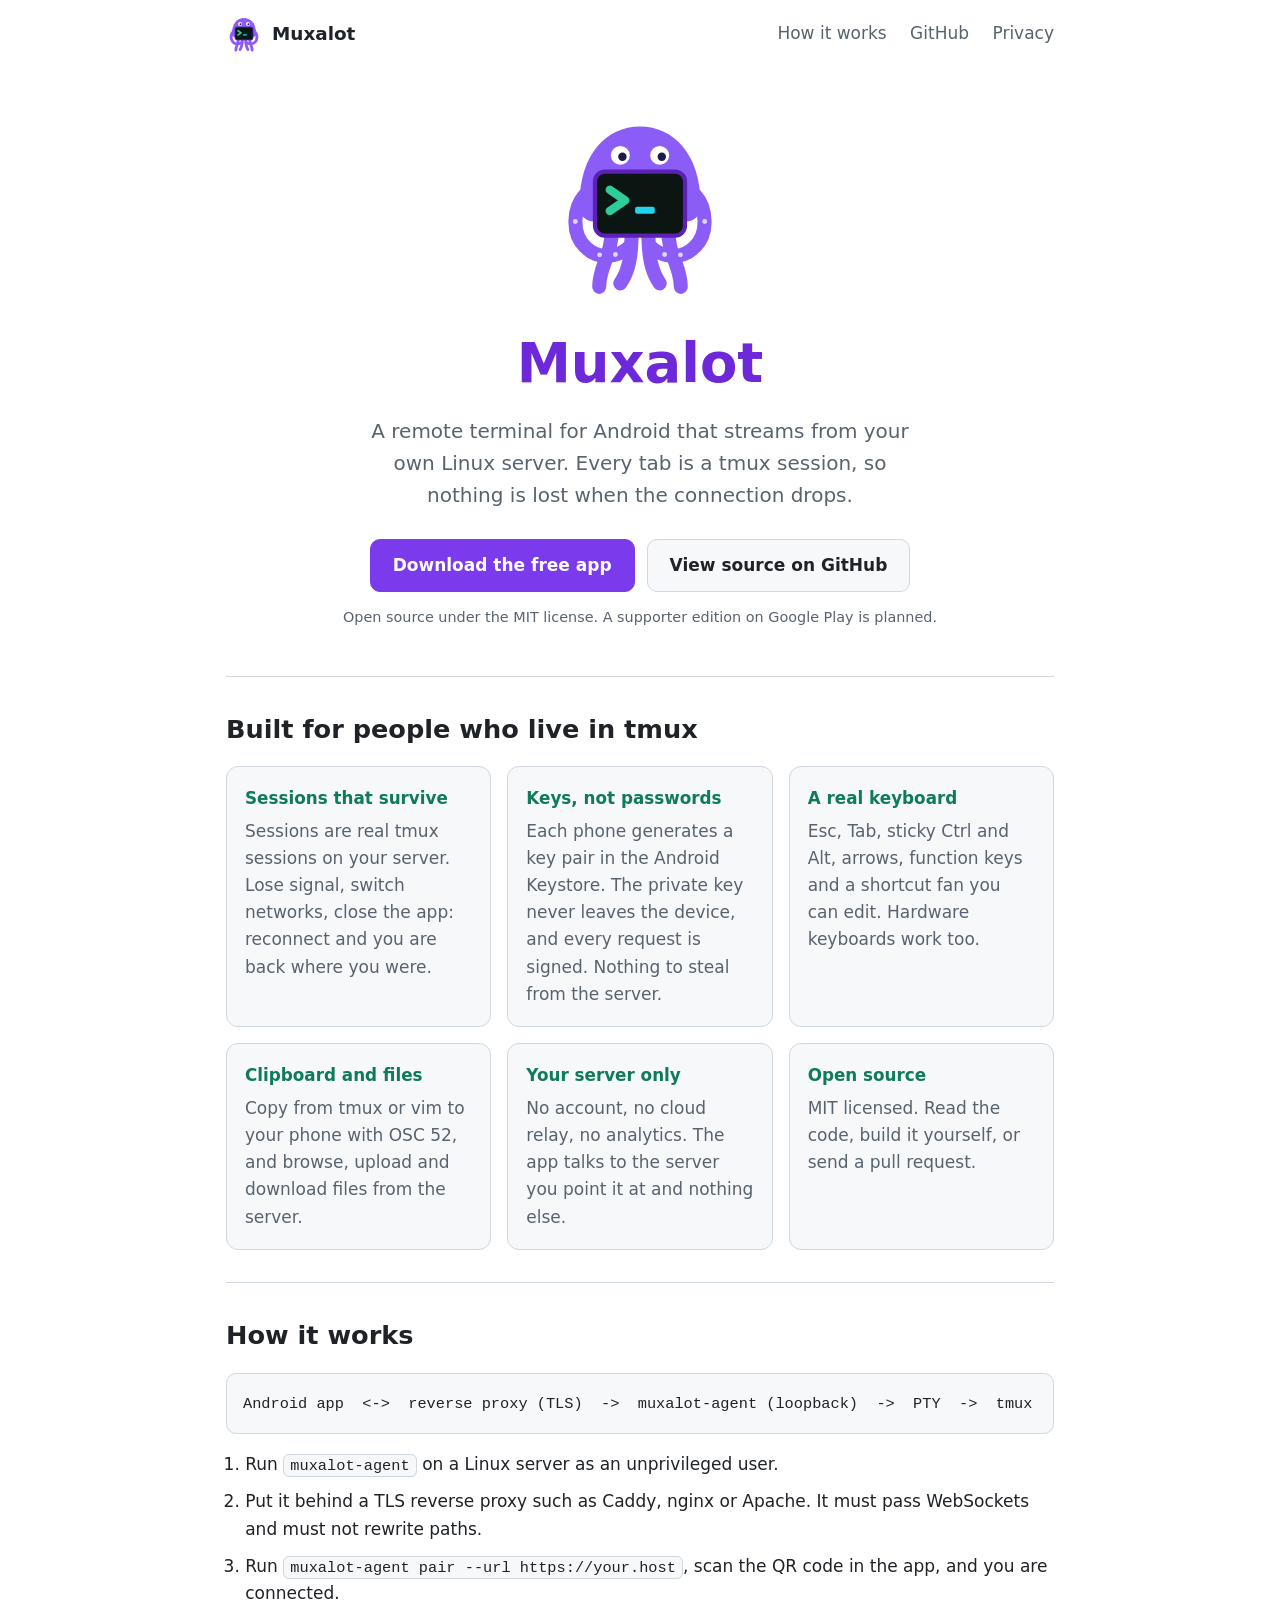
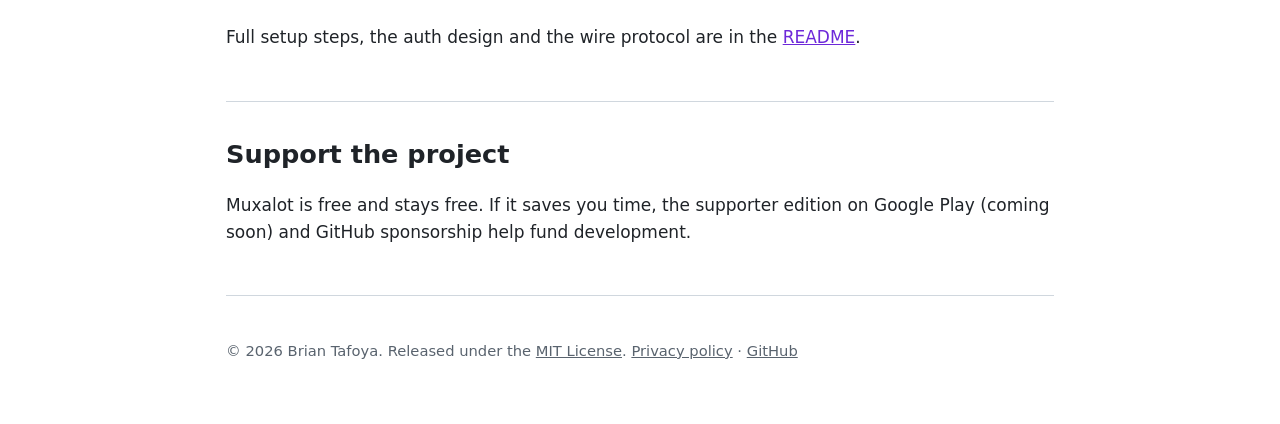
==== site/index.html @ 16128306 "Add landing page and privacy policy - Static site in site/: index, privacy policy, stylesheet, logo " ====
<!doctype html>
<html lang="en">
<head>
  <meta charset="utf-8">
  <meta name="viewport" content="width=device-width, initial-scale=1">
  <title>Muxalot: tmux sessions in your pocket</title>
  <meta name="description" content="Muxalot is an open source Android terminal for your own Linux server. Sessions are tmux sessions, so they survive disconnects. MIT licensed.">
  <link rel="icon" href="favicon.svg" type="image/svg+xml">
  <link rel="stylesheet" href="style.css">
</head>
<body>
  <div class="wrap">
    <header class="site">
      <a class="brand" href="/"><img src="favicon.svg" alt="">Muxalot</a>
      <nav>
        <a href="#how">How it works</a>
        <a href="https://github.com/muxalot/muxalot">GitHub</a>
        <a href="privacy.html">Privacy</a>
      </nav>
    </header>

    <main>
      <div class="hero">
        <img src="logo.svg" alt="Muxalot octopus mascot holding a terminal window">
        <h1>Muxalot</h1>
        <p class="lead">A remote terminal for Android that streams from your own Linux server. Every tab is a tmux session, so nothing is lost when the connection drops.</p>
        <div class="actions">
          <a class="button primary" href="https://github.com/muxalot/muxalot/releases">Download the free app</a>
          <a class="button" href="https://github.com/muxalot/muxalot">View source on GitHub</a>
        </div>
        <p class="note">Open source under the MIT license. A supporter edition on Google Play is planned.</p>
      </div>

      <section id="features">
        <h2>Built for people who live in tmux</h2>
        <div class="grid">
          <div class="card"><h3>Sessions that survive</h3><p>Sessions are real tmux sessions on your server. Lose signal, switch networks, close the app: reconnect and you are back where you were.</p></div>
          <div class="card"><h3>Keys, not passwords</h3><p>Each phone generates a key pair in the Android Keystore. The private key never leaves the device, and every request is signed. Nothing to steal from the server.</p></div>
          <div class="card"><h3>A real keyboard</h3><p>Esc, Tab, sticky Ctrl and Alt, arrows, function keys and a shortcut fan you can edit. Hardware keyboards work too.</p></div>
          <div class="card"><h3>Clipboard and files</h3><p>Copy from tmux or vim to your phone with OSC 52, and browse, upload and download files from the server.</p></div>
          <div class="card"><h3>Your server only</h3><p>No account, no cloud relay, no analytics. The app talks to the server you point it at and nothing else.</p></div>
          <div class="card"><h3>Open source</h3><p>MIT licensed. Read the code, build it yourself, or send a pull request.</p></div>
        </div>
      </section>

      <section id="how">
        <h2>How it works</h2>
        <pre><code>Android app  &lt;-&gt;  reverse proxy (TLS)  -&gt;  muxalot-agent (loopback)  -&gt;  PTY  -&gt;  tmux</code></pre>
        <ol class="steps">
          <li>Run <code>muxalot-agent</code> on a Linux server as an unprivileged user.</li>
          <li>Put it behind a TLS reverse proxy such as Caddy, nginx or Apache. It must pass WebSockets and must not rewrite paths.</li>
          <li>Run <code>muxalot-agent pair --url https://your.host</code>, scan the QR code in the app, and you are connected.</li>
        </ol>
        <p>Full setup steps, the auth design and the wire protocol are in the <a href="https://github.com/muxalot/muxalot#readme">README</a>.</p>
      </section>

      <section id="support">
        <h2>Support the project</h2>
        <p>Muxalot is free and stays free. If it saves you time, the supporter edition on Google Play (coming soon) and GitHub sponsorship help fund development.</p>
      </section>
    </main>

    <footer>
      <p>&copy; 2026 Brian Tafoya. Released under the <a href="https://github.com/muxalot/muxalot/blob/main/LICENSE">MIT License</a>.
        <a href="privacy.html">Privacy policy</a> &middot; <a href="https://github.com/muxalot/muxalot">GitHub</a></p>
    </footer>
  </div>
</body>
</html>
---- site/style.css ----
:root {
  --bg: #0d1117;
  --surface: #161b22;
  --border: #30363d;
  --text: #e6edf3;
  --muted: #9198a1;
  --purple: #a78bfa;
  --purple-strong: #8b5cf6;
  --green: #2ecc9a;
  --link: #a78bfa;
}
@media (prefers-color-scheme: light) {
  :root {
    --bg: #ffffff;
    --surface: #f6f8fa;
    --border: #d0d7de;
    --text: #1f2328;
    --muted: #59636e;
    --purple: #6d28d9;
    --purple-strong: #7c3aed;
    --green: #0f7b5a;
    --link: #6d28d9;
  }
}
* { box-sizing: border-box; }
html { scroll-behavior: smooth; }
body {
  margin: 0;
  background: var(--bg);
  color: var(--text);
  font: 17px/1.6 system-ui, -apple-system, "Segoe UI", Roboto, sans-serif;
}
a { color: var(--link); }
a:focus-visible, .button:focus-visible { outline: 3px solid var(--green); outline-offset: 2px; }
code, pre { font-family: ui-monospace, "JetBrains Mono", Menlo, Consolas, monospace; }
code { background: var(--surface); border: 1px solid var(--border); border-radius: 6px; padding: 0.1em 0.4em; font-size: 0.9em; }
pre { background: var(--surface); border: 1px solid var(--border); border-radius: 10px; padding: 1rem; overflow-x: auto; }
pre code { background: none; border: 0; padding: 0; }
.wrap { max-width: 860px; margin: 0 auto; padding: 0 16px; }
header.site { display: flex; align-items: center; justify-content: space-between; padding: 16px 0; }
header.site a.brand { display: flex; align-items: center; gap: 10px; color: var(--text); text-decoration: none; font-weight: 700; font-size: 1.15rem; }
header.site img { width: 36px; height: 36px; }
nav a { margin-left: 18px; color: var(--muted); text-decoration: none; }
nav a:hover { color: var(--text); }
.hero { text-align: center; padding: 48px 0 32px; }
.hero img { width: 180px; height: auto; }
.hero h1 { font-size: clamp(2.2rem, 7vw, 3.4rem); margin: 16px 0 8px; color: var(--purple); }
.hero p.lead { font-size: 1.25rem; color: var(--muted); max-width: 34rem; margin: 0 auto 28px; }
.actions { display: flex; flex-wrap: wrap; gap: 12px; justify-content: center; }
.button { display: inline-block; padding: 12px 22px; border-radius: 10px; font-weight: 600; text-decoration: none; border: 1px solid var(--border); color: var(--text); background: var(--surface); }
.button.primary { background: var(--purple-strong); border-color: var(--purple-strong); color: #fff; }
.button.disabled { opacity: 0.6; }
.note { color: var(--muted); font-size: 0.9rem; margin-top: 14px; }
section { padding: 32px 0; border-top: 1px solid var(--border); }
h2 { font-size: 1.6rem; margin: 0 0 16px; }
.grid { display: grid; gap: 16px; grid-template-columns: repeat(auto-fit, minmax(240px, 1fr)); }
.card { background: var(--surface); border: 1px solid var(--border); border-radius: 12px; padding: 18px; }
.card h3 { margin: 0 0 6px; font-size: 1.05rem; color: var(--green); }
.card p { margin: 0; color: var(--muted); }
ol.steps { padding-left: 1.2rem; }
ol.steps li { margin-bottom: 10px; }
footer { border-top: 1px solid var(--border); padding: 28px 0 48px; color: var(--muted); font-size: 0.92rem; }
footer a { color: var(--muted); }
main.doc { padding-bottom: 32px; }
main.doc h1 { color: var(--purple); }
main.doc h2 { margin-top: 32px; font-size: 1.3rem; }
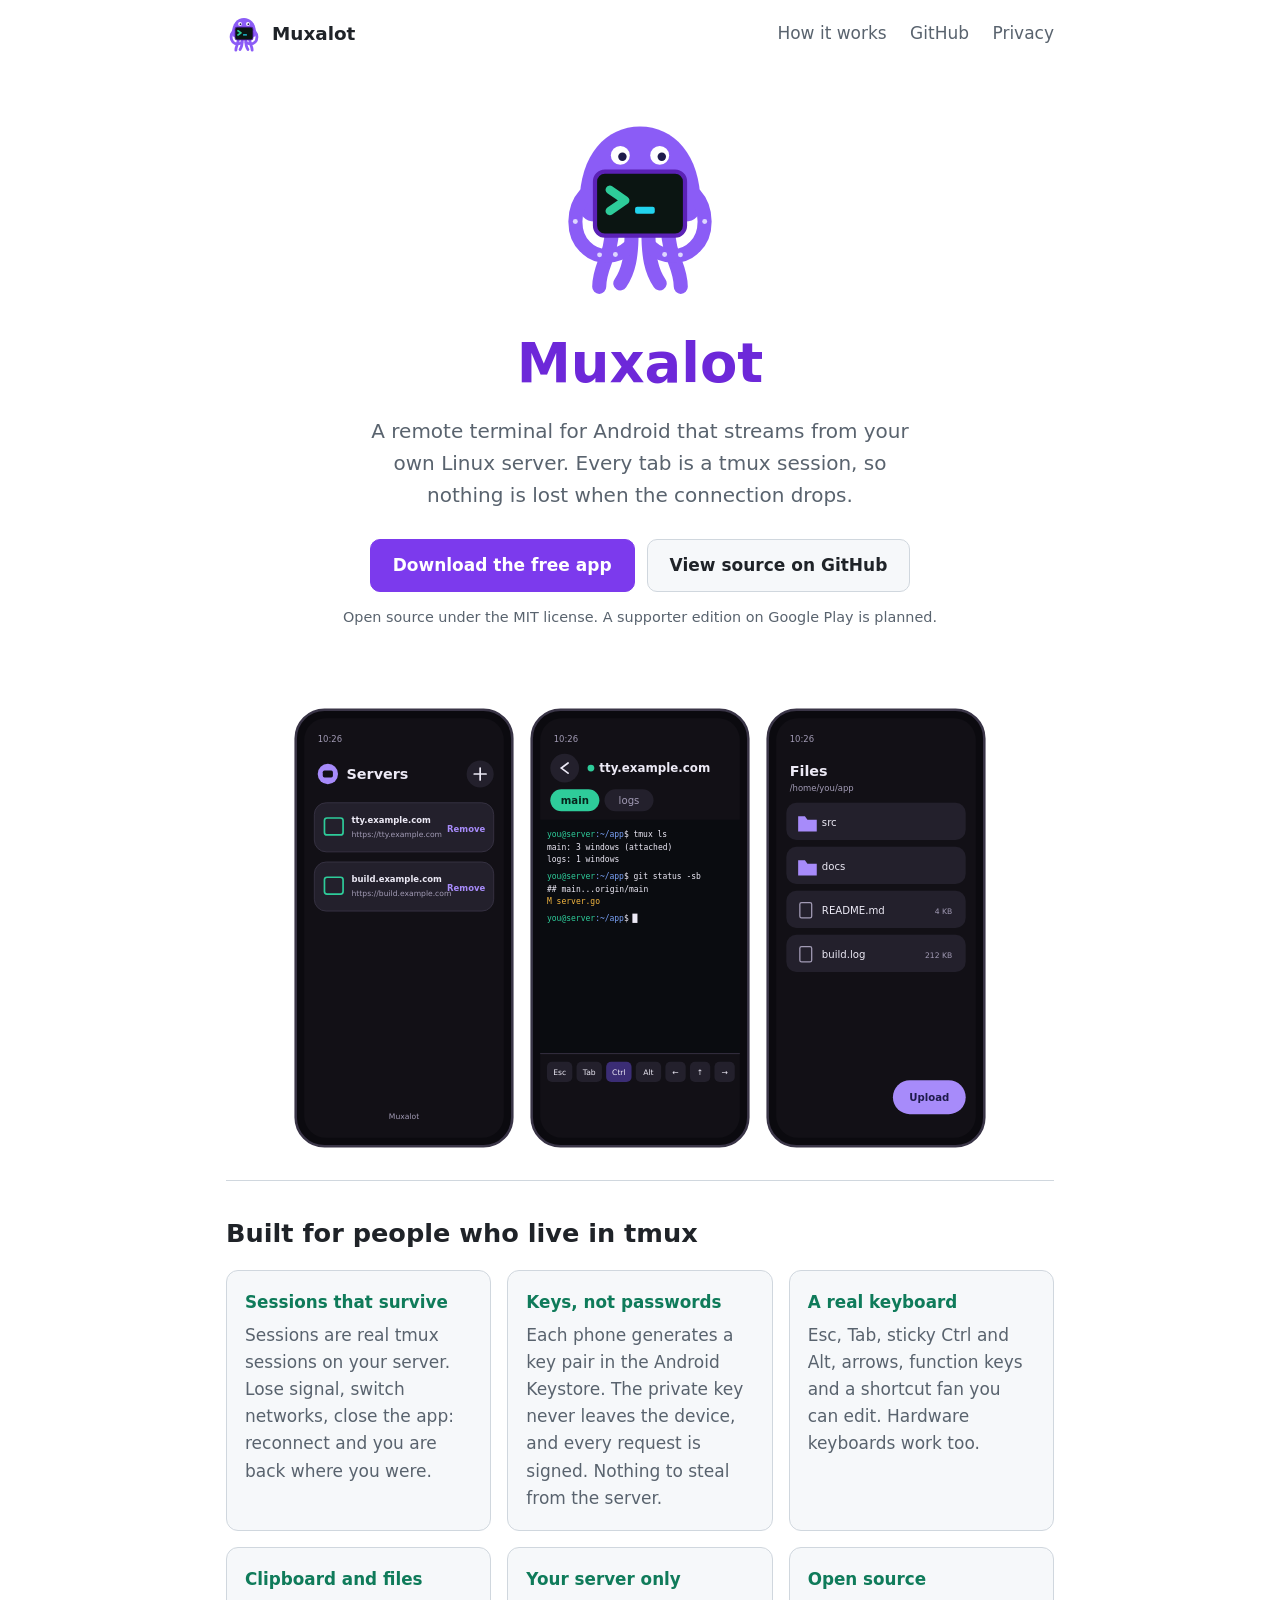
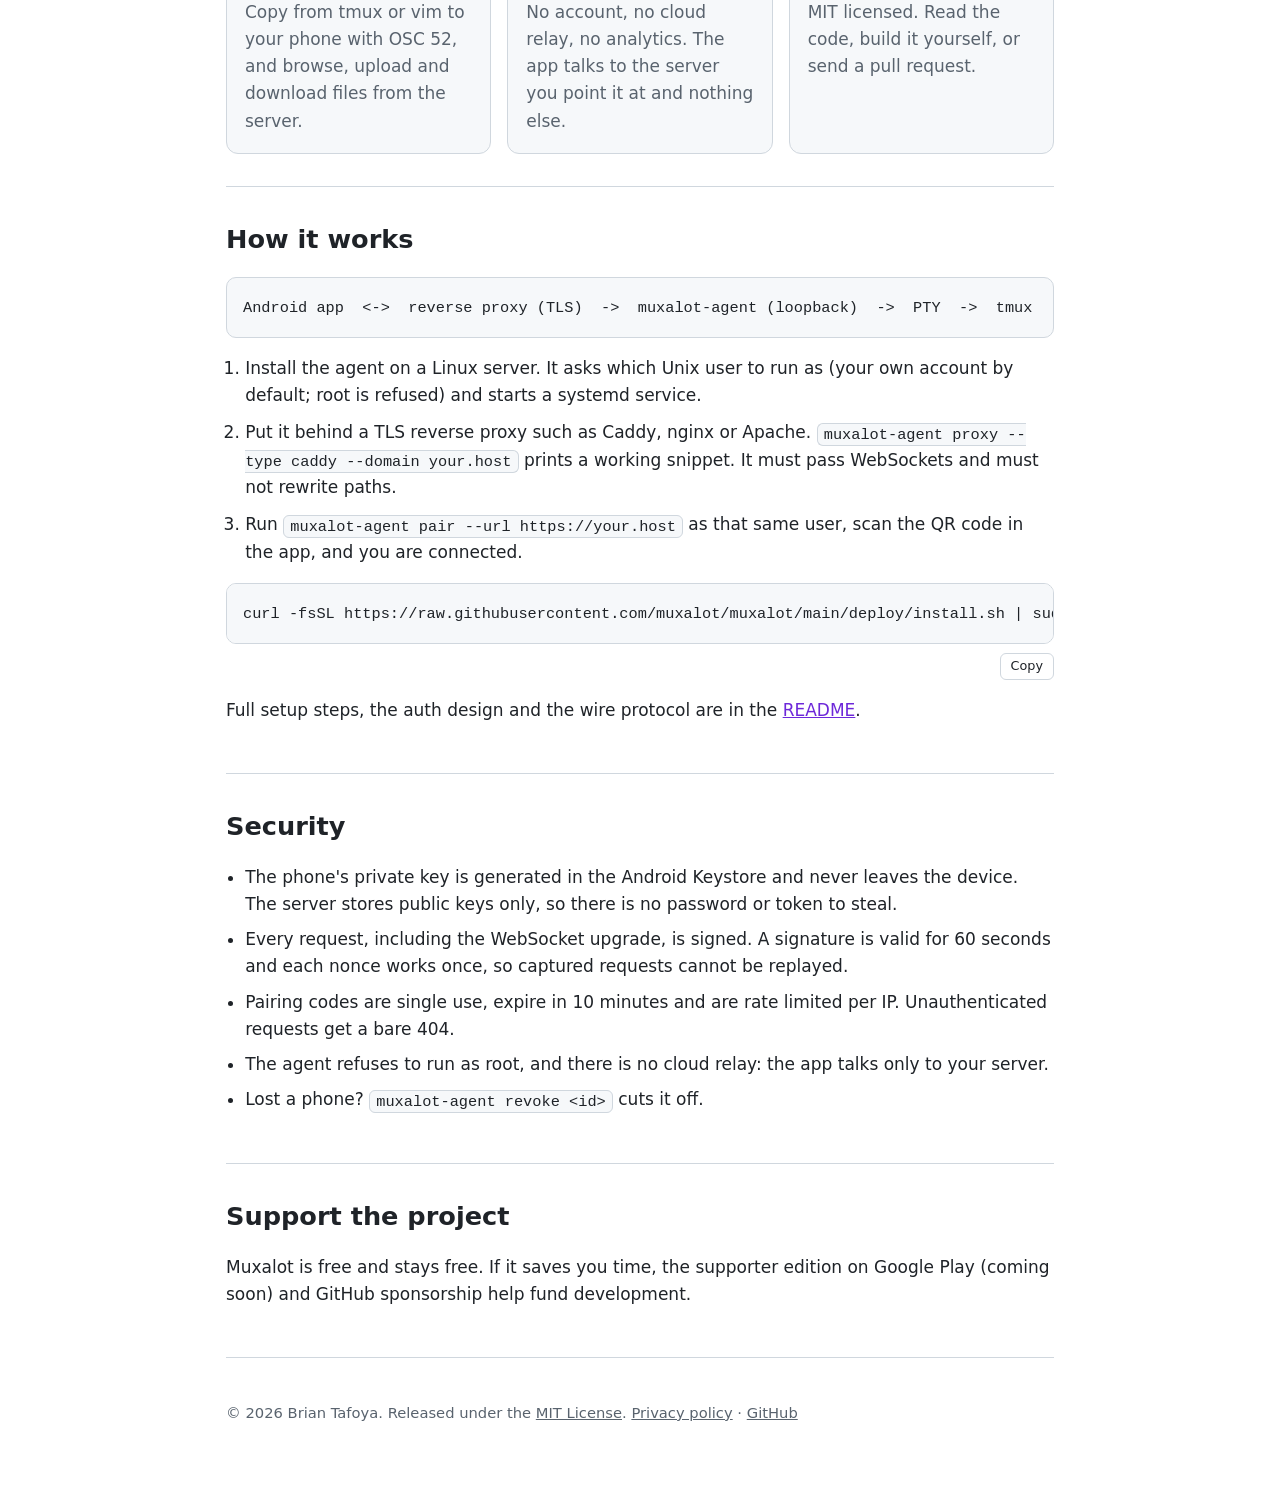
==== commit 68a6e05f: "Site: update setup steps, add mockups, security section, meta tags - How it works: one-line installe" ====
--- a/site/index.html
+++ b/site/index.html
@@ -5,6 +5,11 @@
   <meta name="viewport" content="width=device-width, initial-scale=1">
   <title>Muxalot: tmux sessions in your pocket</title>
   <meta name="description" content="Muxalot is an open source Android terminal for your own Linux server. Sessions are tmux sessions, so they survive disconnects. MIT licensed.">
+  <meta property="og:type" content="website">
+  <meta property="og:title" content="Muxalot: tmux sessions in your pocket">
+  <meta property="og:description" content="Open source Android terminal for your own Linux server. Sessions are tmux sessions, so they survive disconnects.">
+  <meta property="og:image" content="https://raw.githubusercontent.com/muxalot/muxalot/main/assets/social-preview.png">
+  <meta name="twitter:card" content="summary_large_image">
   <link rel="icon" href="favicon.svg" type="image/svg+xml">
   <link rel="stylesheet" href="style.css">
 </head>
@@ -31,6 +36,12 @@
         <p class="note">Open source under the MIT license. A supporter edition on Google Play is planned.</p>
       </div>
 
+      <section id="screens" class="shots">
+        <img src="mock-servers.svg" alt="Muxalot server list with two servers">
+        <img src="mock-terminal.svg" alt="Muxalot terminal with tabs, a tmux session and the extra-keys row">
+        <img src="mock-files.svg" alt="Muxalot file browser with an Upload button">
+      </section>
+
       <section id="features">
         <h2>Built for people who live in tmux</h2>
         <div class="grid">
@@ -47,11 +58,23 @@
         <h2>How it works</h2>
         <pre><code>Android app  &lt;-&gt;  reverse proxy (TLS)  -&gt;  muxalot-agent (loopback)  -&gt;  PTY  -&gt;  tmux</code></pre>
         <ol class="steps">
-          <li>Run <code>muxalot-agent</code> on a Linux server as an unprivileged user.</li>
-          <li>Put it behind a TLS reverse proxy such as Caddy, nginx or Apache. It must pass WebSockets and must not rewrite paths.</li>
-          <li>Run <code>muxalot-agent pair --url https://your.host</code>, scan the QR code in the app, and you are connected.</li>
+          <li>Install the agent on a Linux server. It asks which Unix user to run as (your own account by default; root is refused) and starts a systemd service.</li>
+          <li>Put it behind a TLS reverse proxy such as Caddy, nginx or Apache. <code>muxalot-agent proxy --type caddy --domain your.host</code> prints a working snippet. It must pass WebSockets and must not rewrite paths.</li>
+          <li>Run <code>muxalot-agent pair --url https://your.host</code> as that same user, scan the QR code in the app, and you are connected.</li>
         </ol>
+        <pre id="install"><code>curl -fsSL https://raw.githubusercontent.com/muxalot/muxalot/main/deploy/install.sh | sudo sh</code></pre>
         <p>Full setup steps, the auth design and the wire protocol are in the <a href="https://github.com/muxalot/muxalot#readme">README</a>.</p>
+      </section>
+
+      <section id="security">
+        <h2>Security</h2>
+        <ul>
+          <li>The phone's private key is generated in the Android Keystore and never leaves the device. The server stores public keys only, so there is no password or token to steal.</li>
+          <li>Every request, including the WebSocket upgrade, is signed. A signature is valid for 60 seconds and each nonce works once, so captured requests cannot be replayed.</li>
+          <li>Pairing codes are single use, expire in 10 minutes and are rate limited per IP. Unauthenticated requests get a bare 404.</li>
+          <li>The agent refuses to run as root, and there is no cloud relay: the app talks only to your server.</li>
+          <li>Lost a phone? <code>muxalot-agent revoke &lt;id&gt;</code> cuts it off.</li>
+        </ul>
       </section>
 
       <section id="support">
@@ -65,5 +88,20 @@
         <a href="privacy.html">Privacy policy</a> &middot; <a href="https://github.com/muxalot/muxalot">GitHub</a></p>
     </footer>
   </div>
+  <script>
+    // copy button for the install command; the page works without it
+    (function () {
+      var pre = document.getElementById("install");
+      if (!pre || !navigator.clipboard) return;
+      var b = document.createElement("button");
+      b.type = "button"; b.className = "copy"; b.textContent = "Copy";
+      b.onclick = function () {
+        navigator.clipboard.writeText(pre.textContent.trim()).then(function () {
+          b.textContent = "Copied"; setTimeout(function () { b.textContent = "Copy"; }, 1500);
+        });
+      };
+      pre.insertAdjacentElement("afterend", b);
+    })();
+  </script>
 </body>
 </html>
--- a/site/style.css
+++ b/site/style.css
@@ -64,3 +64,10 @@
 main.doc { padding-bottom: 32px; }
 main.doc h1 { color: var(--purple); }
 main.doc h2 { margin-top: 32px; font-size: 1.3rem; }
+.shots { display: flex; gap: 16px; justify-content: center; flex-wrap: wrap; border-top: 0; }
+.shots img { width: 220px; max-width: 30%; min-width: 180px; height: auto; }
+pre { position: relative; }
+button.copy { display: block; margin: -8px 0 12px auto; font: inherit; font-size: 0.8rem; padding: 2px 10px; border-radius: 6px; border: 1px solid var(--border); background: var(--bg); color: var(--text); cursor: pointer; }
+button.copy:focus-visible { outline: 3px solid var(--green); outline-offset: 2px; }
+#security ul { padding-left: 1.2rem; }
+#security li { margin-bottom: 8px; }
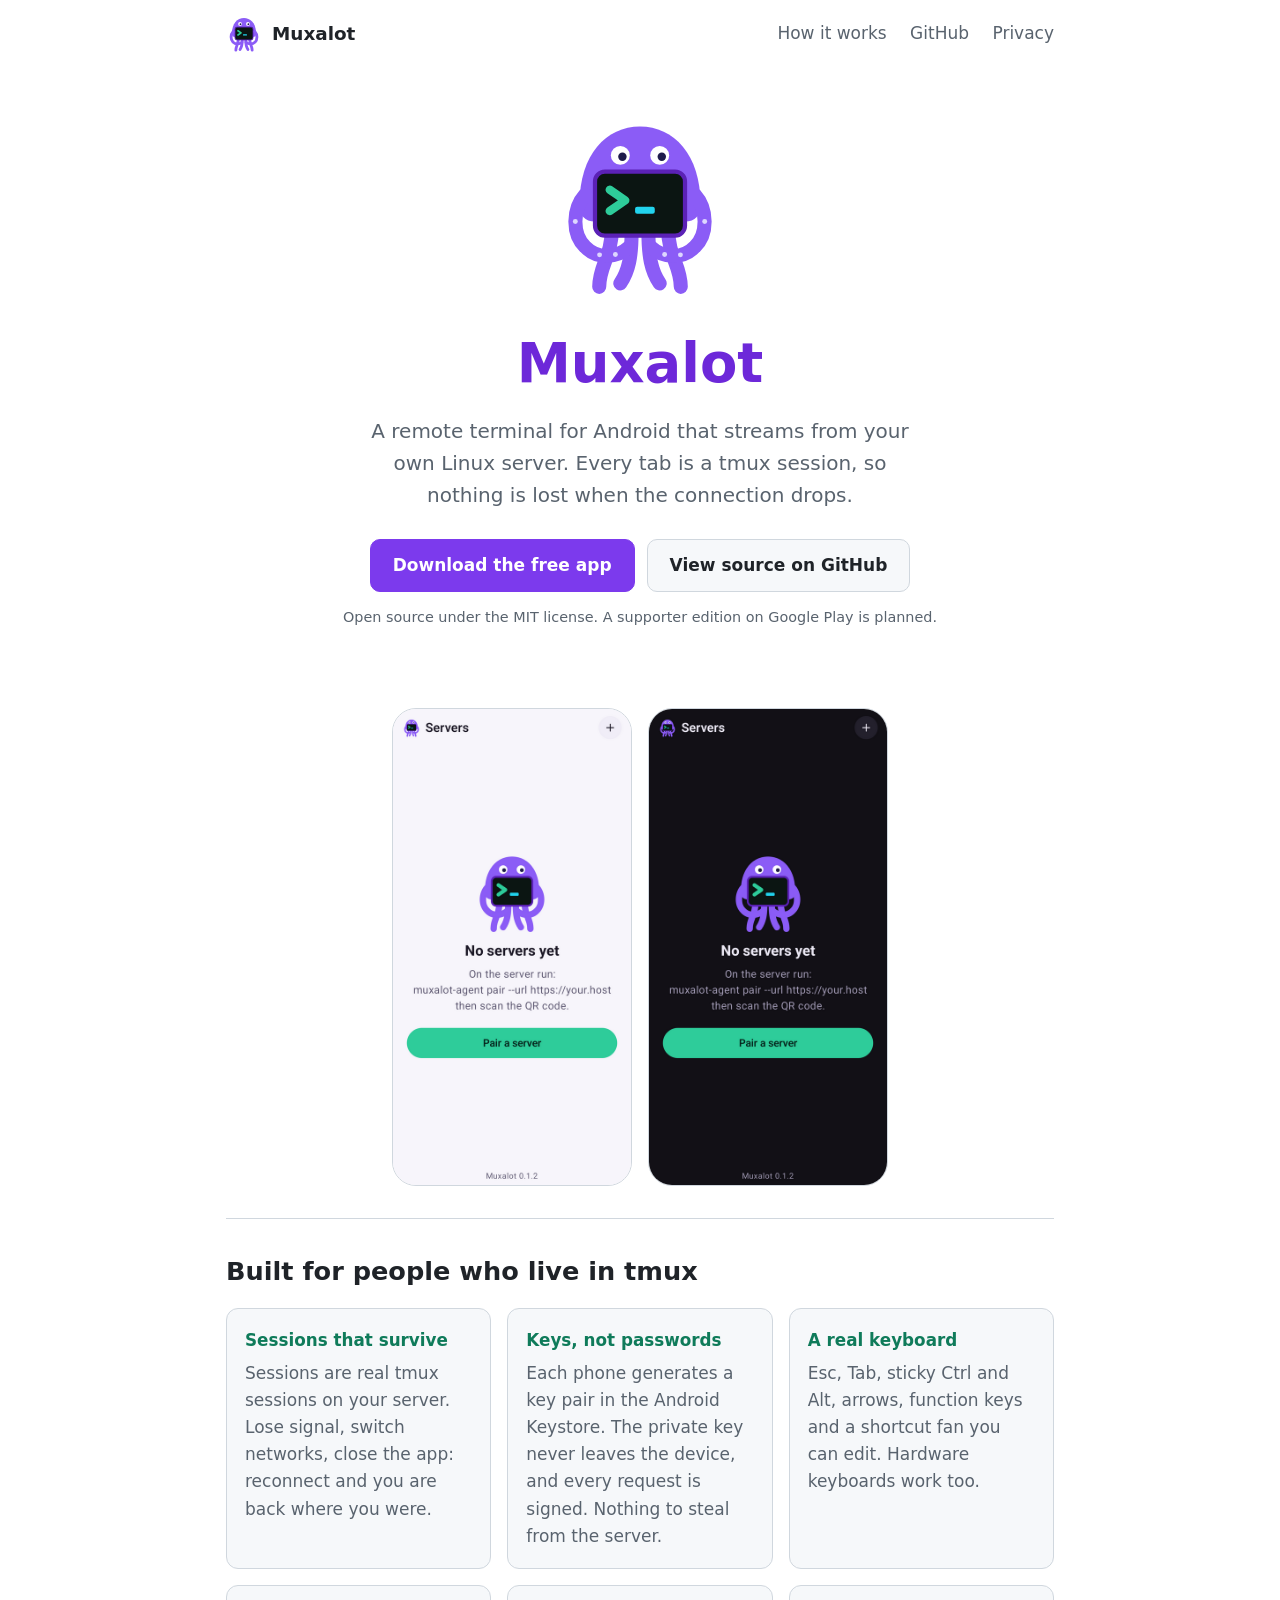
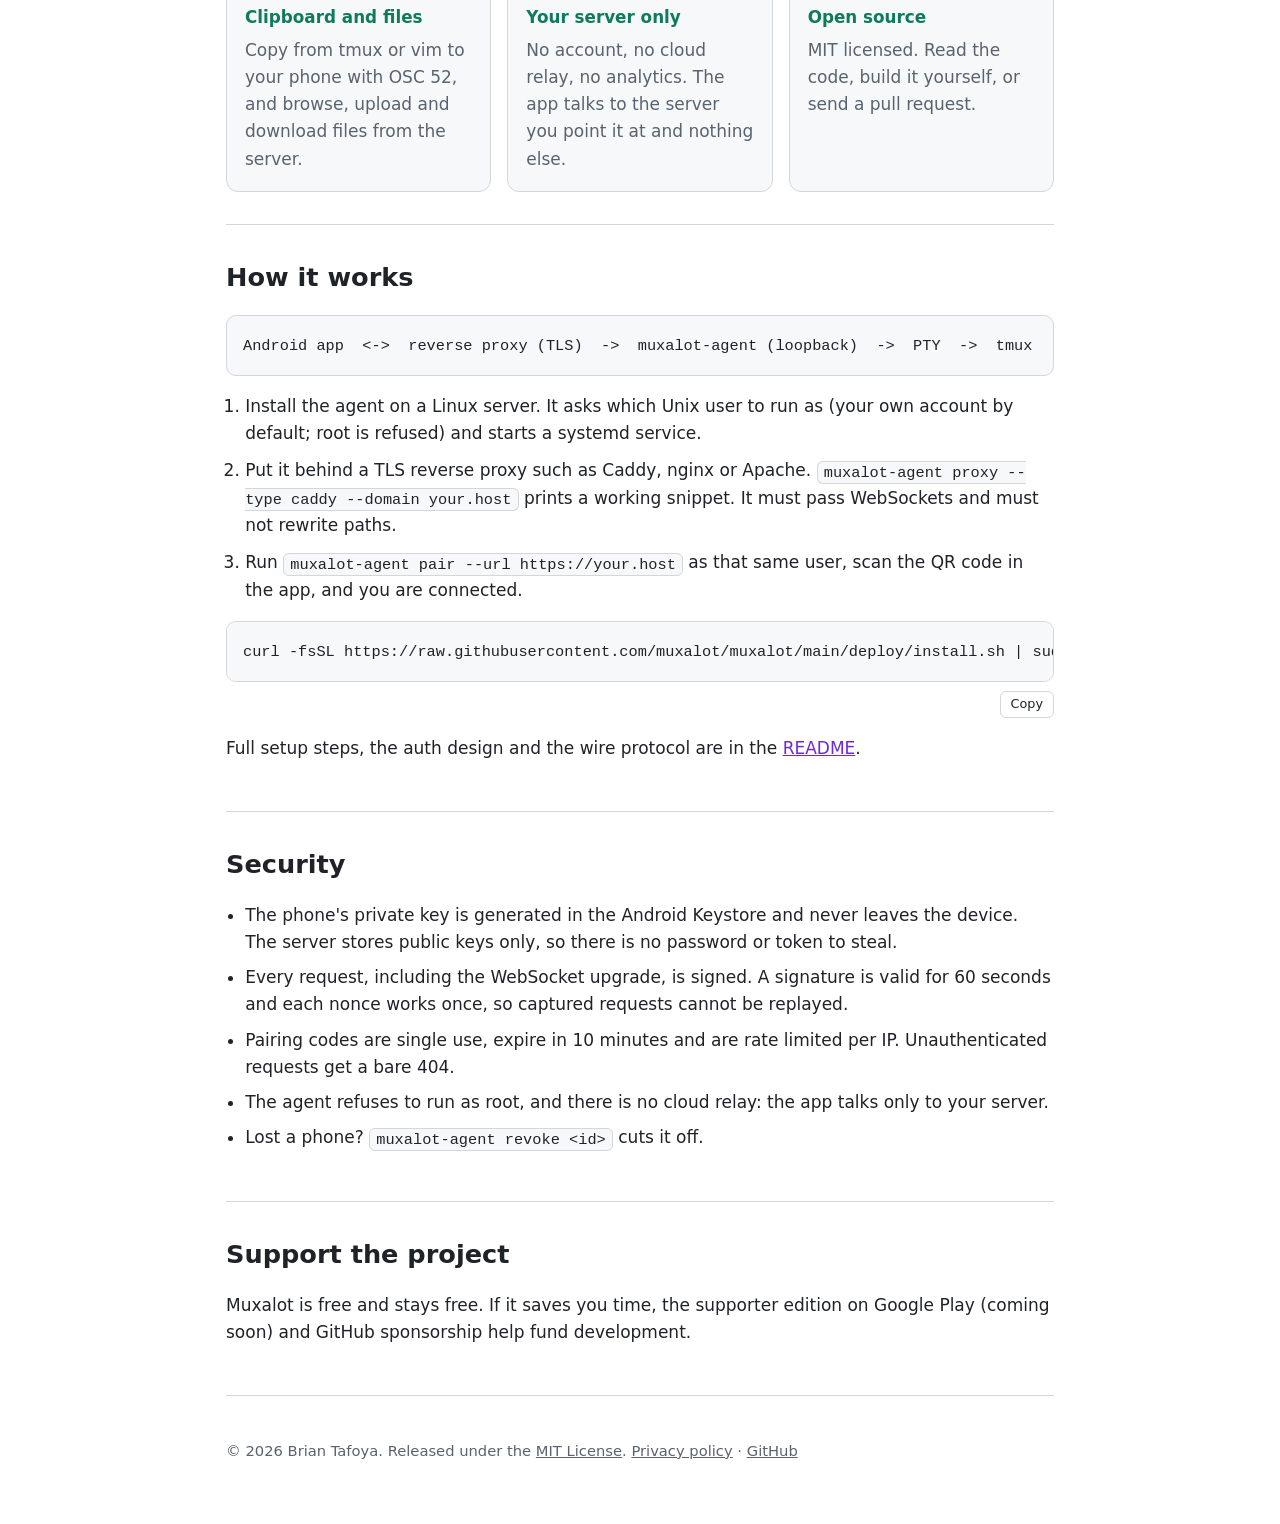
==== commit eceb7e76: "Site: use real app screenshots - Add light and dark Servers screenshots from the device - Remove SVG" ====
--- a/site/index.html
+++ b/site/index.html
@@ -8,8 +8,9 @@
   <meta property="og:type" content="website">
   <meta property="og:title" content="Muxalot: tmux sessions in your pocket">
   <meta property="og:description" content="Open source Android terminal for your own Linux server. Sessions are tmux sessions, so they survive disconnects.">
-  <meta property="og:image" content="https://raw.githubusercontent.com/muxalot/muxalot/main/assets/social-preview.png">
+  <meta property="og:image" content="https://muxalot.com/social-preview.png">
   <meta name="twitter:card" content="summary_large_image">
+  <link rel="canonical" href="https://muxalot.com/">
   <link rel="icon" href="favicon.svg" type="image/svg+xml">
   <link rel="stylesheet" href="style.css">
 </head>
@@ -37,9 +38,8 @@
       </div>
 
       <section id="screens" class="shots">
-        <img src="mock-servers.svg" alt="Muxalot server list with two servers">
-        <img src="mock-terminal.svg" alt="Muxalot terminal with tabs, a tmux session and the extra-keys row">
-        <img src="mock-files.svg" alt="Muxalot file browser with an Upload button">
+        <img src="screenshot-light.png" width="540" height="1080" alt="Muxalot on Android in the light theme: the Servers screen with a Pair a server button">
+        <img src="screenshot-dark.png" width="540" height="1080" alt="Muxalot on Android in the dark theme: the Servers screen with a Pair a server button">
       </section>
 
       <section id="features">
--- a/site/style.css
+++ b/site/style.css
@@ -65,7 +65,7 @@
 main.doc h1 { color: var(--purple); }
 main.doc h2 { margin-top: 32px; font-size: 1.3rem; }
 .shots { display: flex; gap: 16px; justify-content: center; flex-wrap: wrap; border-top: 0; }
-.shots img { width: 220px; max-width: 30%; min-width: 180px; height: auto; }
+.shots img { width: 240px; max-width: 45%; height: auto; border-radius: 24px; border: 1px solid var(--border); }
 pre { position: relative; }
 button.copy { display: block; margin: -8px 0 12px auto; font: inherit; font-size: 0.8rem; padding: 2px 10px; border-radius: 6px; border: 1px solid var(--border); background: var(--bg); color: var(--text); cursor: pointer; }
 button.copy:focus-visible { outline: 3px solid var(--green); outline-offset: 2px; }
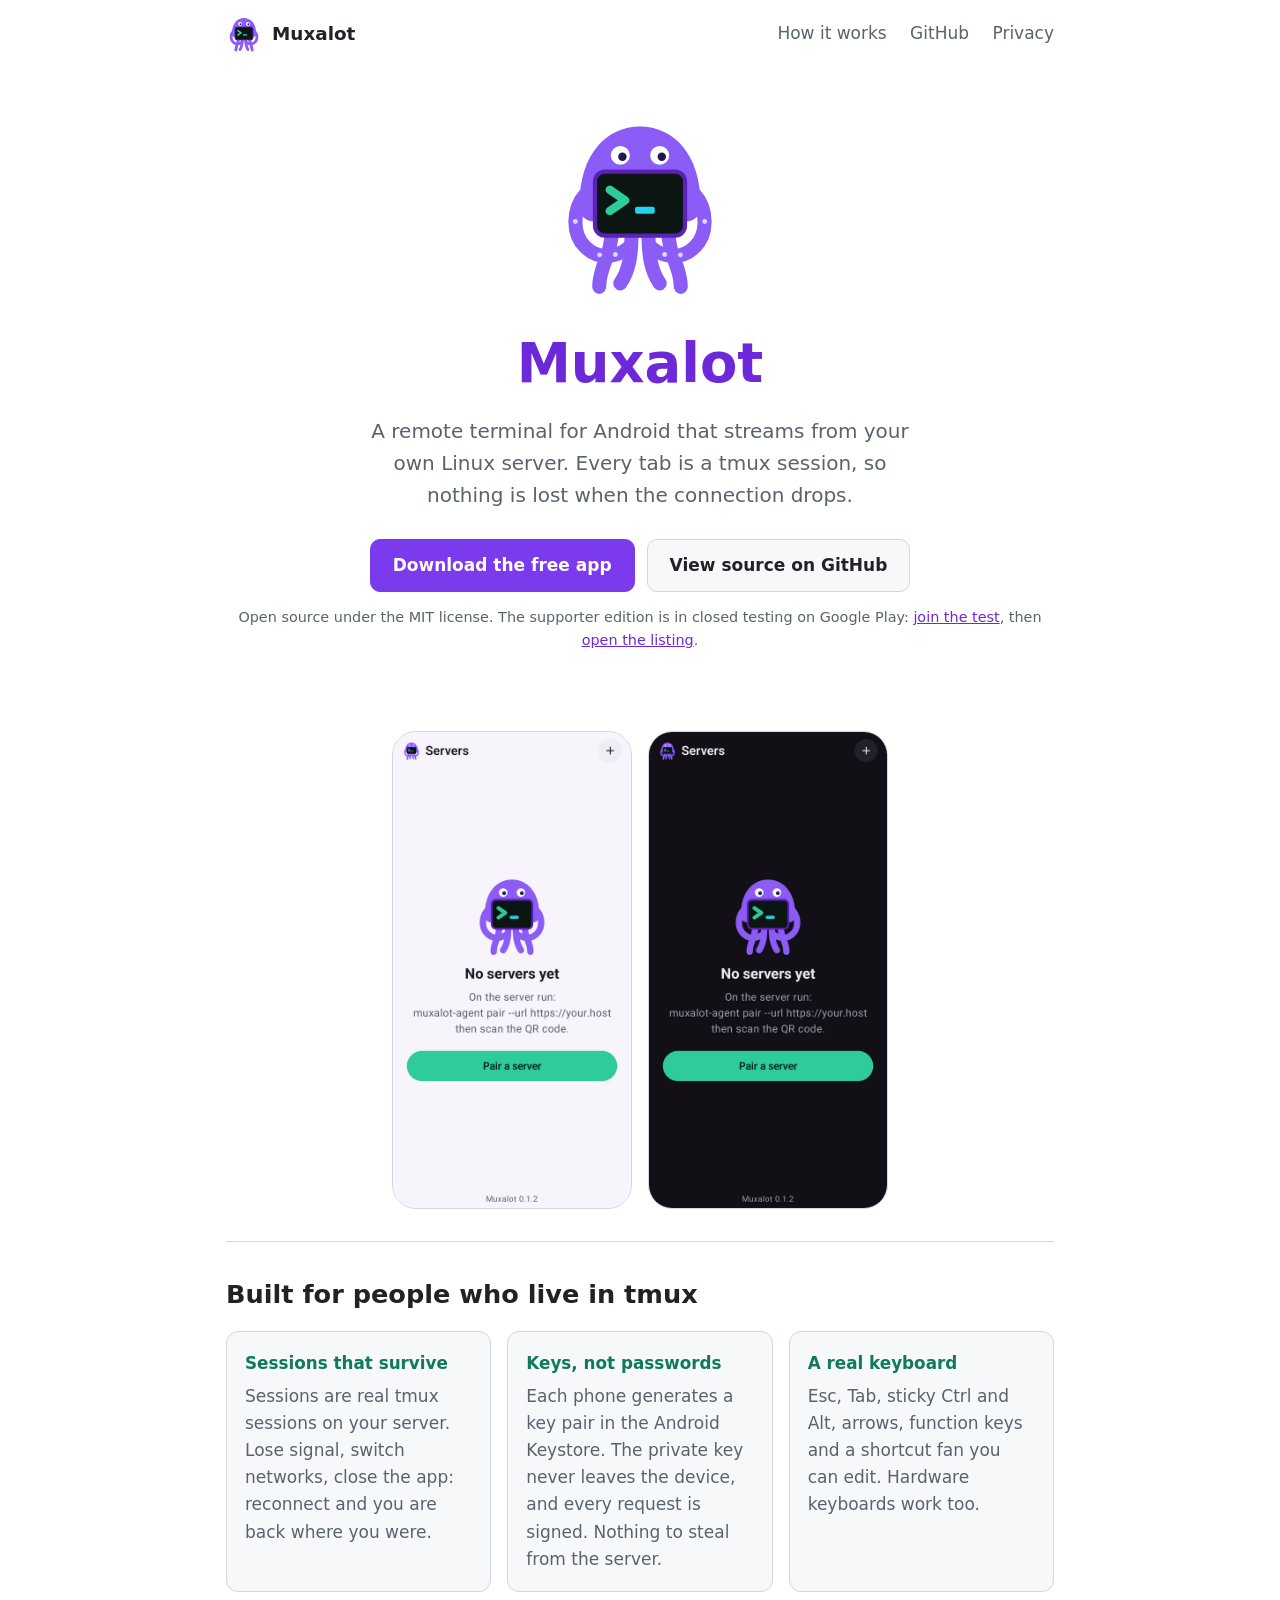
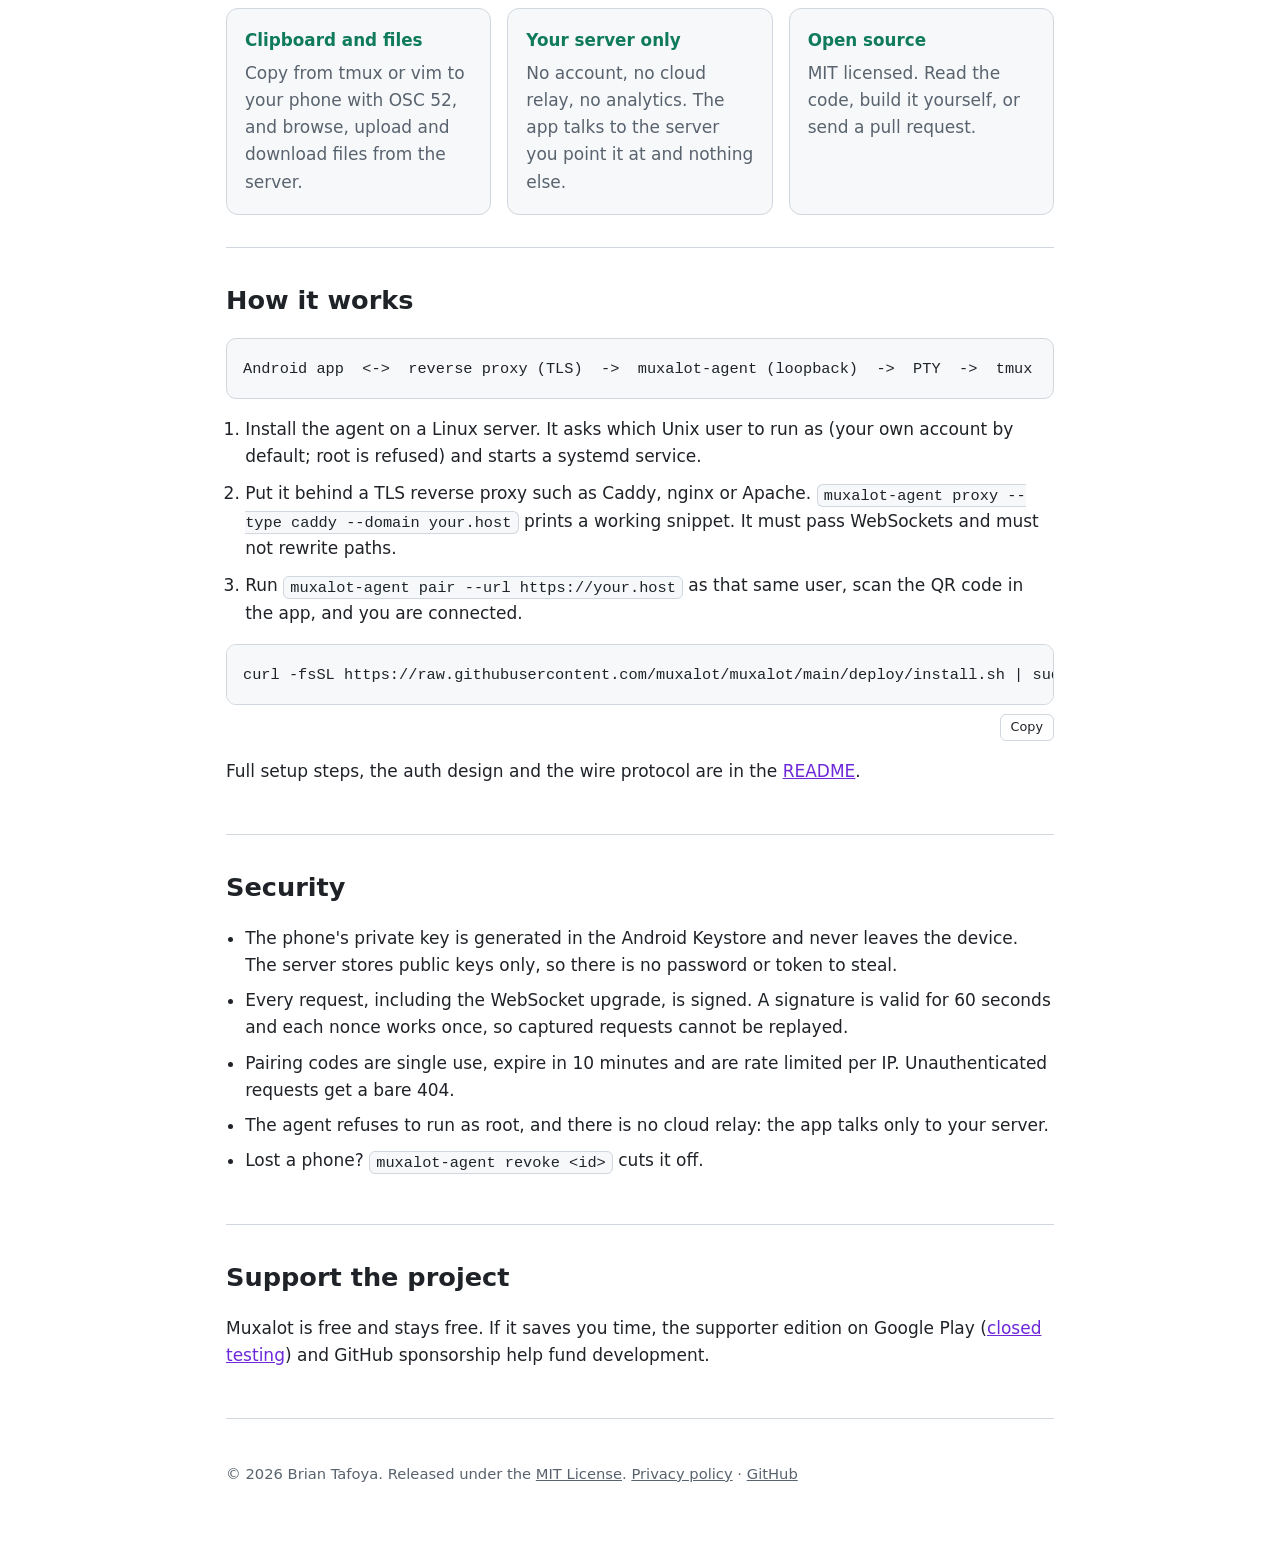
==== commit f946923c: "Add Play Store closed-testing links - README and site: opt-in link and Play listing for Muxalot Pro " ====
--- a/site/index.html
+++ b/site/index.html
@@ -34,7 +34,7 @@
           <a class="button primary" href="https://github.com/muxalot/muxalot/releases">Download the free app</a>
           <a class="button" href="https://github.com/muxalot/muxalot">View source on GitHub</a>
         </div>
-        <p class="note">Open source under the MIT license. A supporter edition on Google Play is planned.</p>
+        <p class="note">Open source under the MIT license. The supporter edition is in closed testing on Google Play: <a href="https://play.google.com/apps/testing/dev.muxalot.pro">join the test</a>, then <a href="https://play.google.com/store/apps/details?id=dev.muxalot.pro">open the listing</a>.</p>
       </div>
 
       <section id="screens" class="shots">
@@ -79,7 +79,7 @@
 
       <section id="support">
         <h2>Support the project</h2>
-        <p>Muxalot is free and stays free. If it saves you time, the supporter edition on Google Play (coming soon) and GitHub sponsorship help fund development.</p>
+        <p>Muxalot is free and stays free. If it saves you time, the supporter edition on Google Play (<a href="https://play.google.com/apps/testing/dev.muxalot.pro">closed testing</a>) and GitHub sponsorship help fund development.</p>
       </section>
     </main>
 
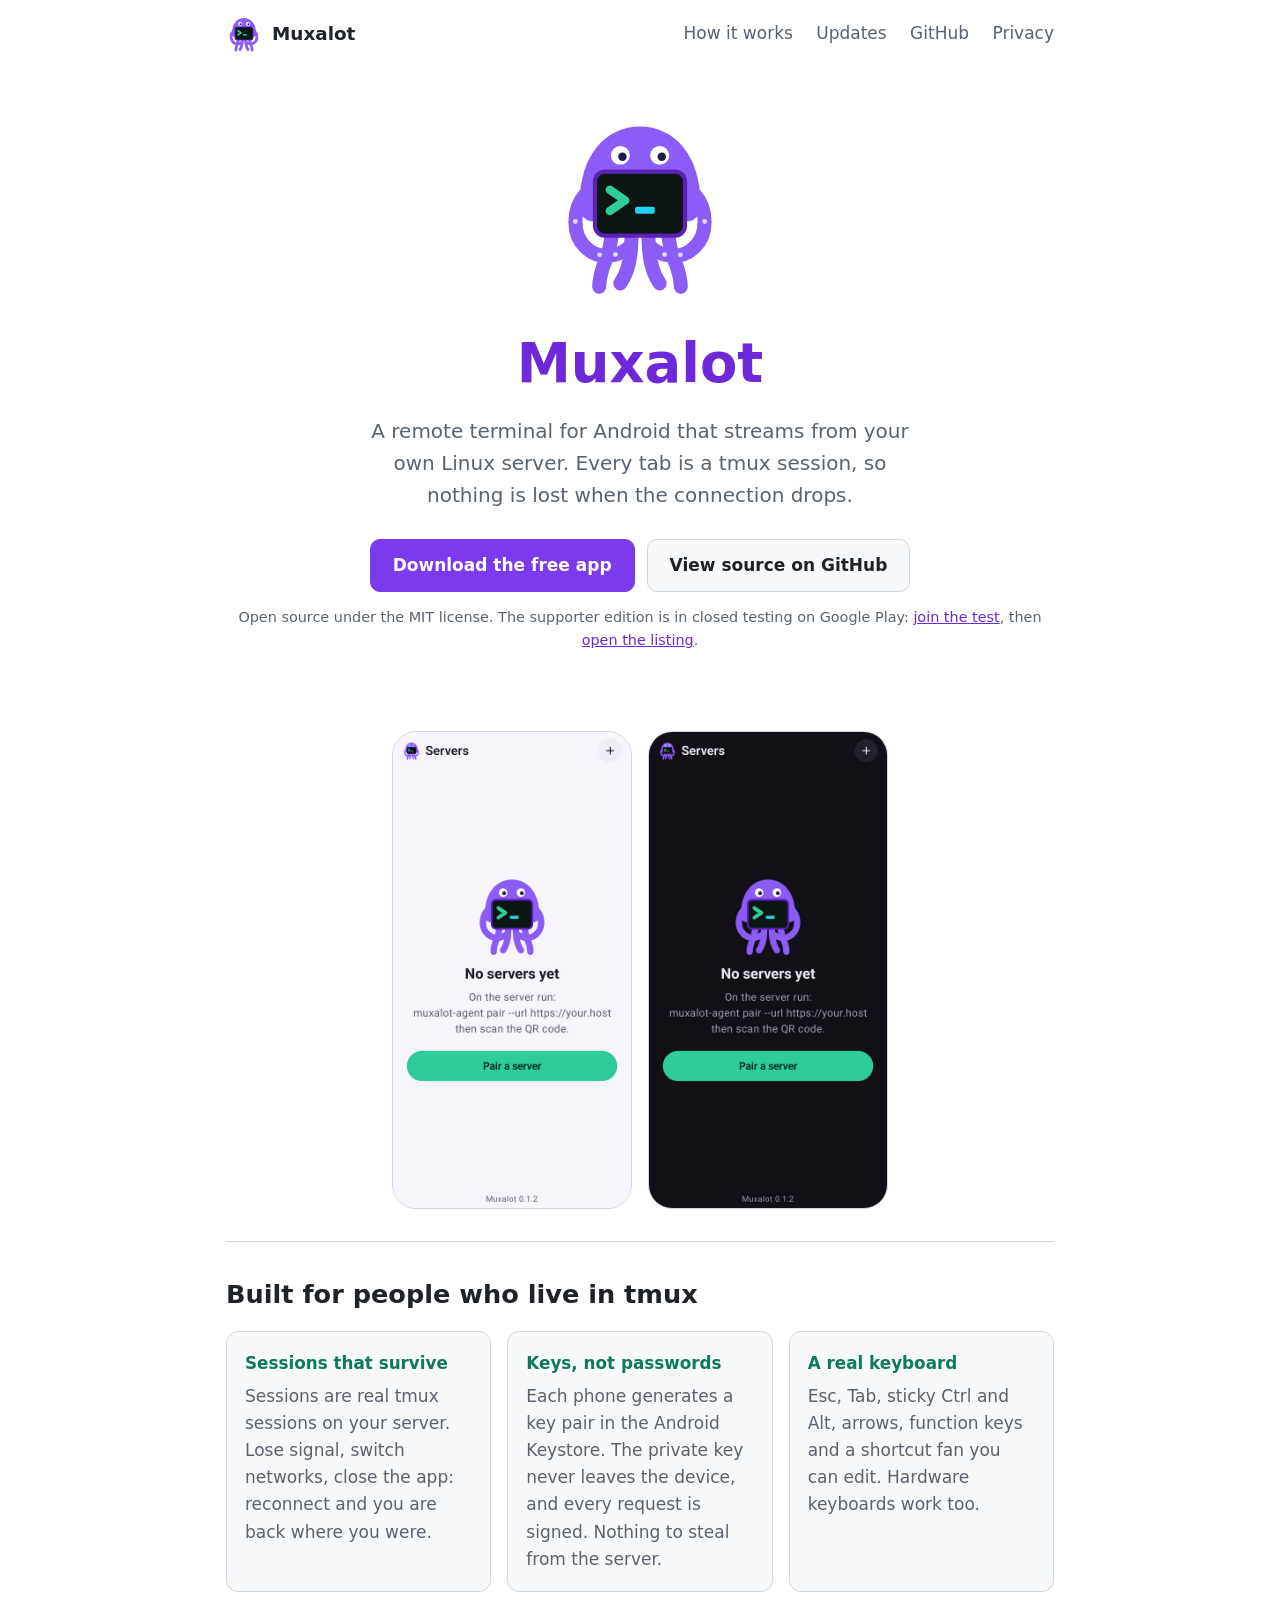
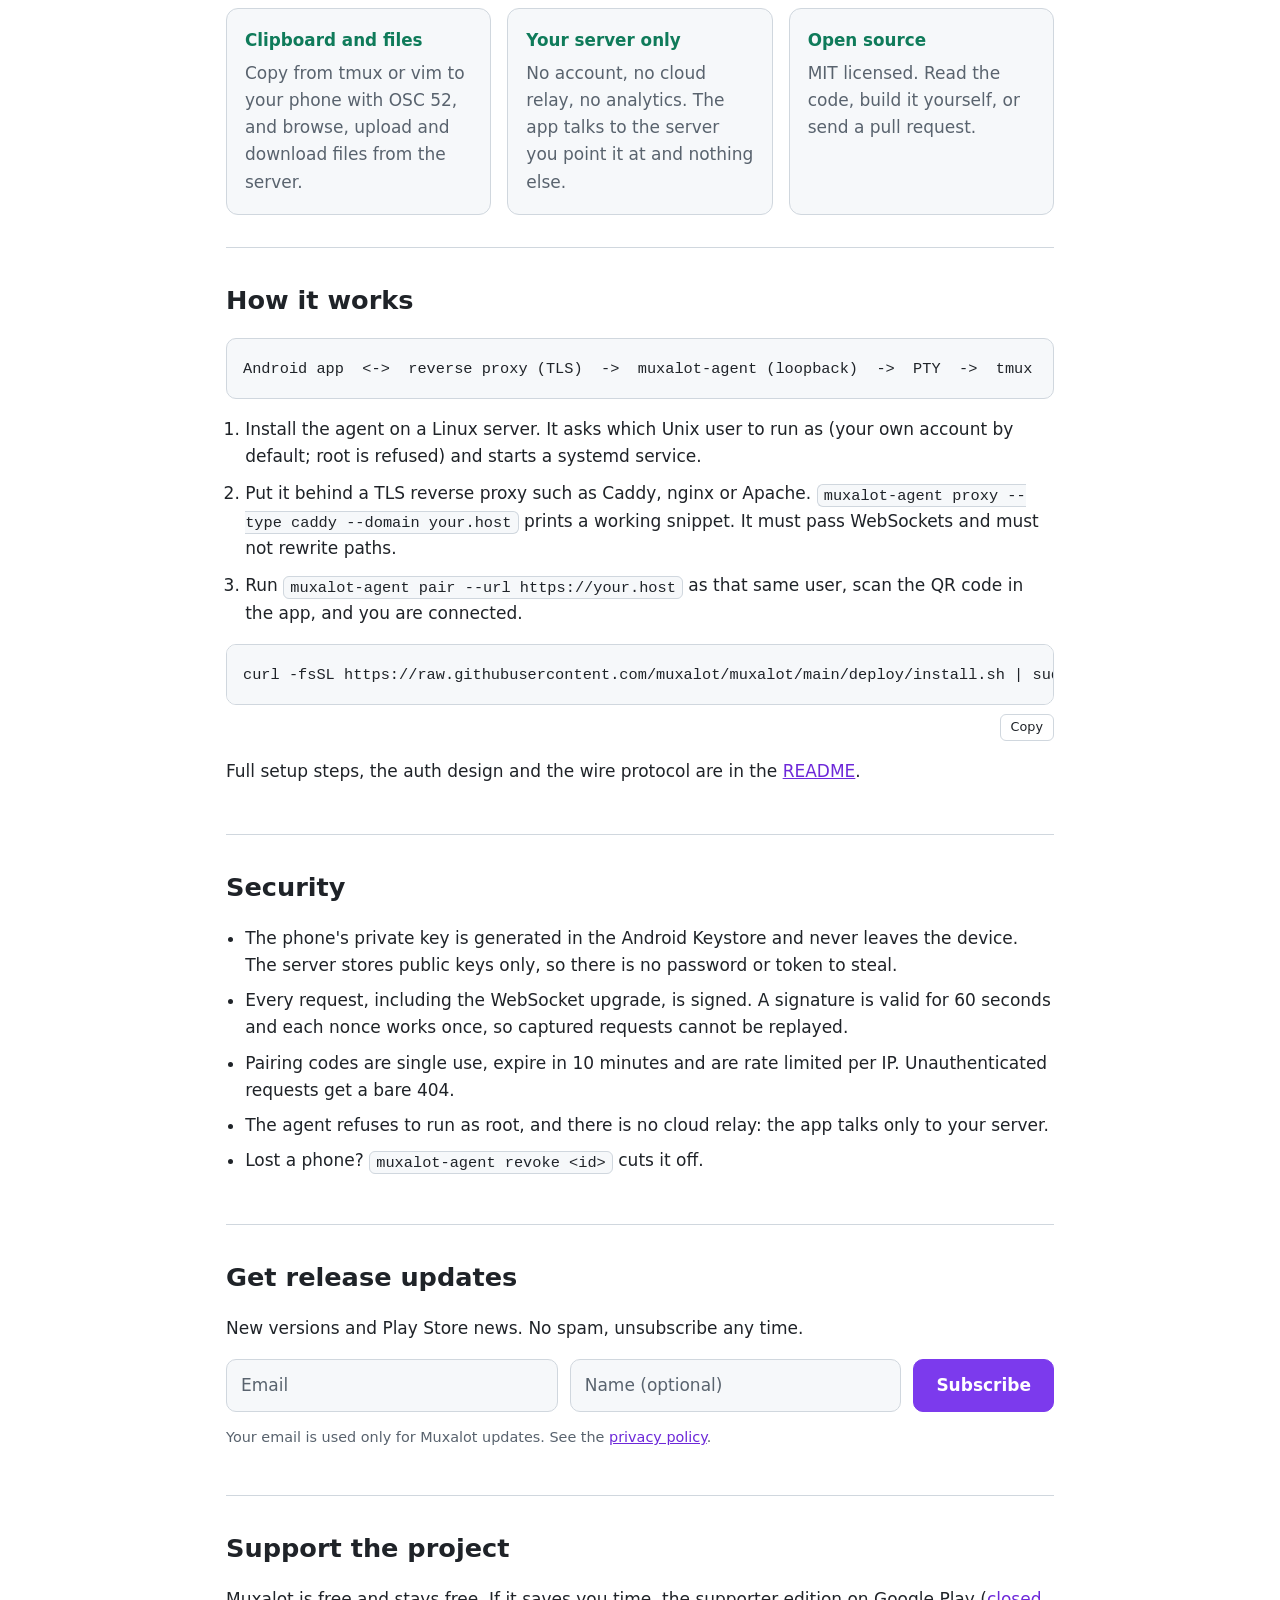
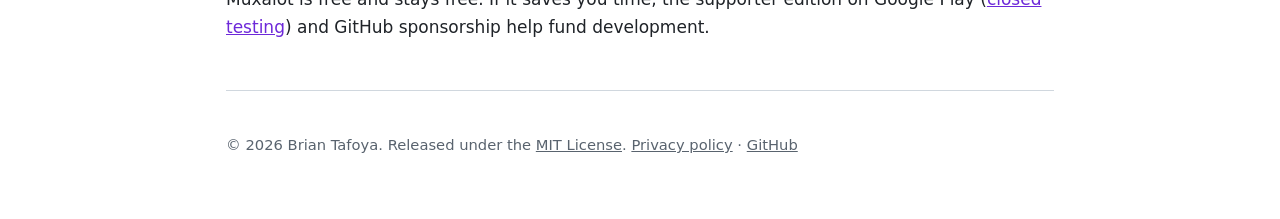
==== commit 499a2ac3: "Site: add release updates mailing list signup - New #updates section with email/name form posting to" ====
--- a/site/index.html
+++ b/site/index.html
@@ -20,6 +20,7 @@
       <a class="brand" href="/"><img src="favicon.svg" alt="">Muxalot</a>
       <nav>
         <a href="#how">How it works</a>
+        <a href="#updates">Updates</a>
         <a href="https://github.com/muxalot/muxalot">GitHub</a>
         <a href="privacy.html">Privacy</a>
       </nav>
@@ -77,6 +78,22 @@
         </ul>
       </section>
 
+      <section id="updates">
+        <h2>Get release updates</h2>
+        <p>New versions and Play Store news. No spam, unsubscribe any time.</p>
+        <form class="signup" method="post" action="https://lists.tafoyaventures.com/subscription/form">
+          <input type="hidden" name="nonce">
+          <input type="hidden" name="next" value="https://muxalot.com/#updates">
+          <input type="hidden" name="l" value="92c61428-242f-42f9-b067-8b3054fa0d78">
+          <label class="sr" for="signup-email">Email</label>
+          <input id="signup-email" type="email" name="email" required autocomplete="email" placeholder="Email">
+          <label class="sr" for="signup-name">Name (optional)</label>
+          <input id="signup-name" type="text" name="name" autocomplete="given-name" placeholder="Name (optional)">
+          <button class="button primary" type="submit">Subscribe</button>
+        </form>
+        <p class="note">Your email is used only for Muxalot updates. See the <a href="privacy.html">privacy policy</a>.</p>
+      </section>
+
       <section id="support">
         <h2>Support the project</h2>
         <p>Muxalot is free and stays free. If it saves you time, the supporter edition on Google Play (<a href="https://play.google.com/apps/testing/dev.muxalot.pro">closed testing</a>) and GitHub sponsorship help fund development.</p>
--- a/site/style.css
+++ b/site/style.css
@@ -69,5 +69,12 @@
 pre { position: relative; }
 button.copy { display: block; margin: -8px 0 12px auto; font: inherit; font-size: 0.8rem; padding: 2px 10px; border-radius: 6px; border: 1px solid var(--border); background: var(--bg); color: var(--text); cursor: pointer; }
 button.copy:focus-visible { outline: 3px solid var(--green); outline-offset: 2px; }
+.sr { position: absolute; width: 1px; height: 1px; overflow: hidden; clip-path: inset(50%); white-space: nowrap; }
+form.signup { display: flex; flex-wrap: wrap; gap: 12px; }
+form.signup input[type=email], form.signup input[type=text] { flex: 1 1 200px; min-width: 0; font: inherit; padding: 12px 14px; border-radius: 10px; border: 1px solid var(--border); background: var(--surface); color: var(--text); }
+form.signup input::placeholder { color: var(--muted); }
+form.signup input:focus-visible { outline: 3px solid var(--green); outline-offset: 2px; }
+form.signup button { font: inherit; font-weight: 600; cursor: pointer; }
+form.signup button:focus-visible { outline: 3px solid var(--green); outline-offset: 2px; }
 #security ul { padding-left: 1.2rem; }
 #security li { margin-bottom: 8px; }
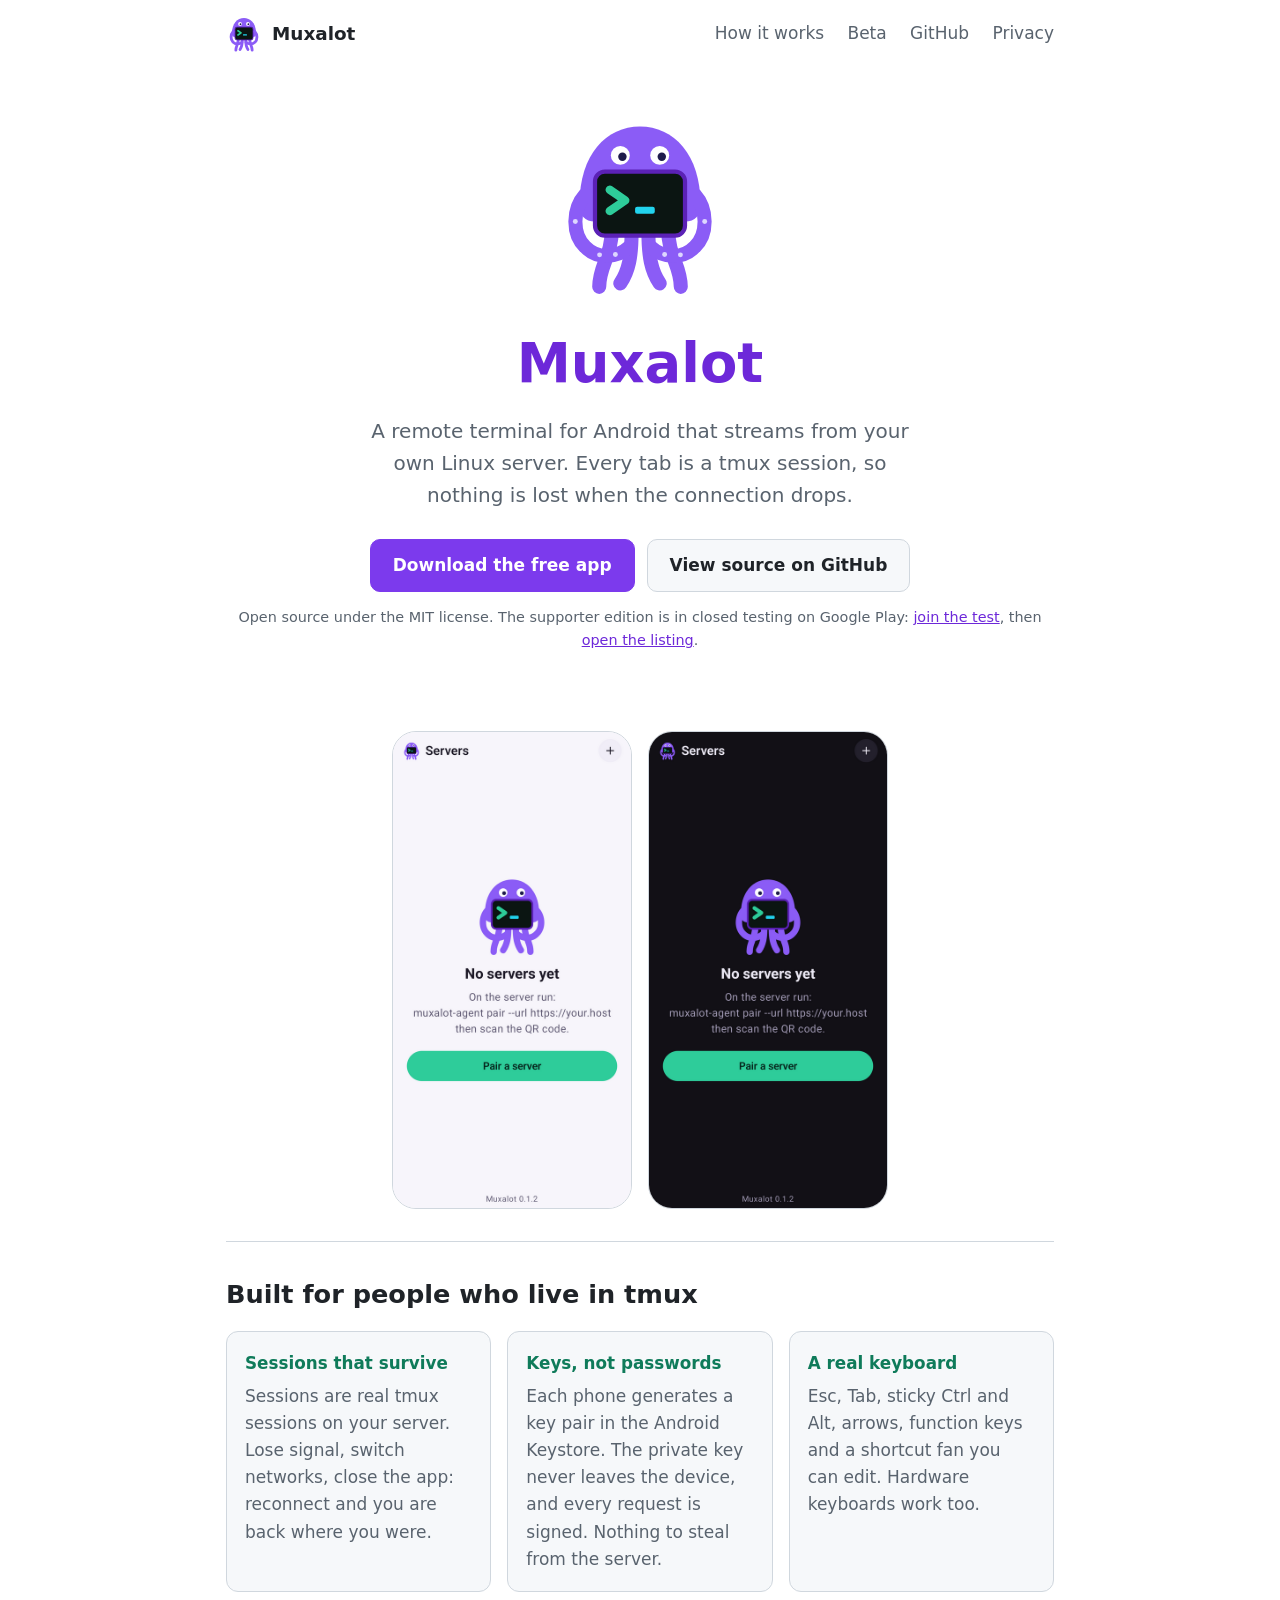
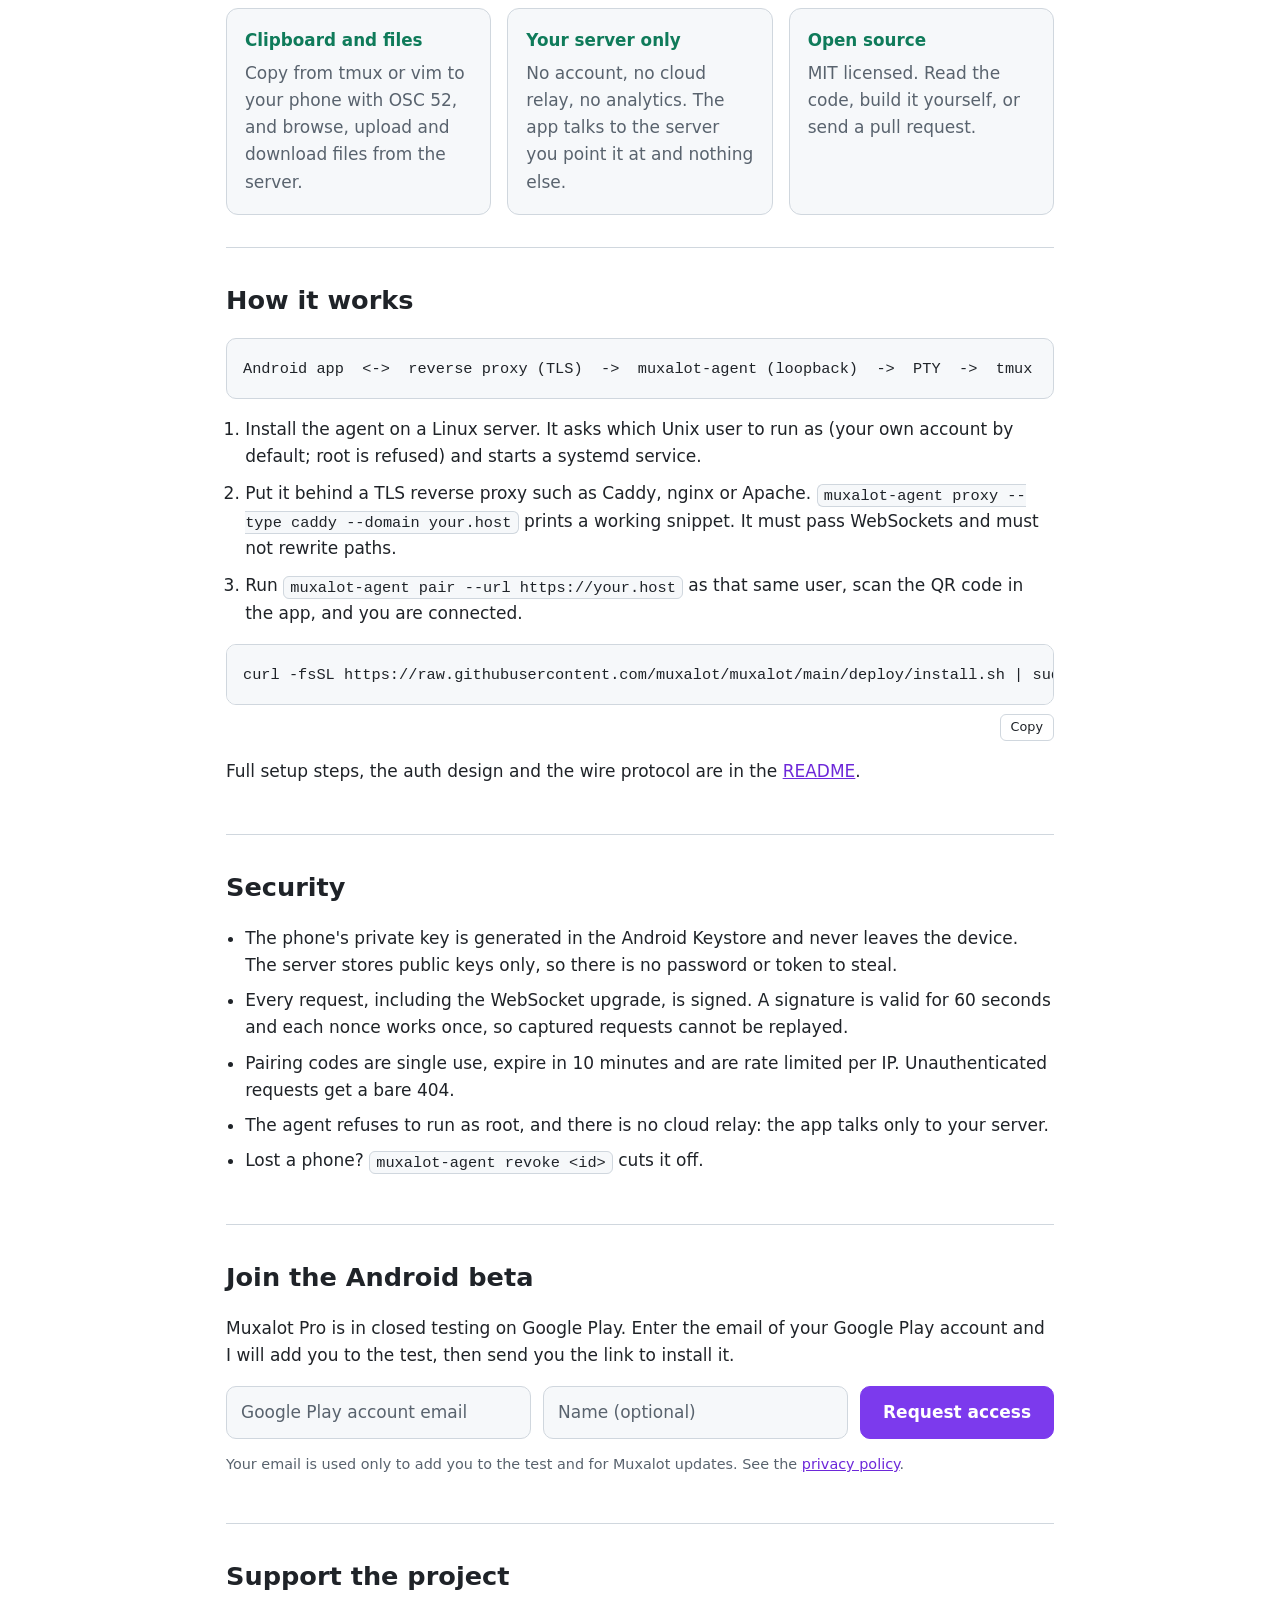
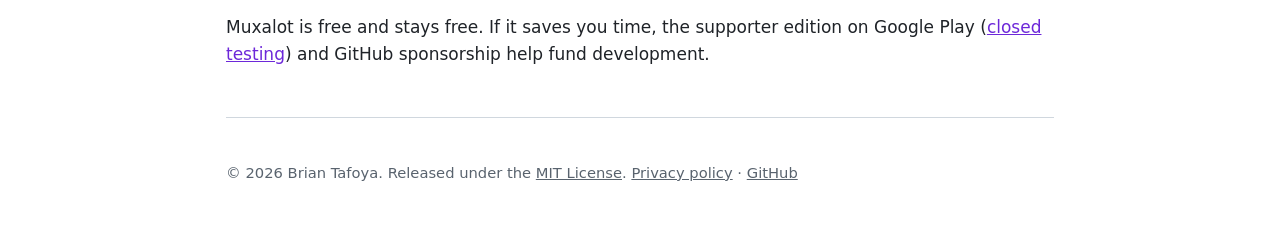
==== commit 2ab88f61: "Site: reframe signup as Android beta tester request - Ask for Google Play account email, button Requ" ====
--- a/site/index.html
+++ b/site/index.html
@@ -20,7 +20,7 @@
       <a class="brand" href="/"><img src="favicon.svg" alt="">Muxalot</a>
       <nav>
         <a href="#how">How it works</a>
-        <a href="#updates">Updates</a>
+        <a href="#beta">Beta</a>
         <a href="https://github.com/muxalot/muxalot">GitHub</a>
         <a href="privacy.html">Privacy</a>
       </nav>
@@ -78,20 +78,20 @@
         </ul>
       </section>
 
-      <section id="updates">
-        <h2>Get release updates</h2>
-        <p>New versions and Play Store news. No spam, unsubscribe any time.</p>
+      <section id="beta">
+        <h2>Join the Android beta</h2>
+        <p>Muxalot Pro is in closed testing on Google Play. Enter the email of your Google Play account and I will add you to the test, then send you the link to install it.</p>
         <form class="signup" method="post" action="https://lists.tafoyaventures.com/subscription/form">
           <input type="hidden" name="nonce">
-          <input type="hidden" name="next" value="https://muxalot.com/#updates">
+          <input type="hidden" name="next" value="https://muxalot.com/#beta">
           <input type="hidden" name="l" value="92c61428-242f-42f9-b067-8b3054fa0d78">
-          <label class="sr" for="signup-email">Email</label>
-          <input id="signup-email" type="email" name="email" required autocomplete="email" placeholder="Email">
+          <label class="sr" for="signup-email">Google Play account email</label>
+          <input id="signup-email" type="email" name="email" required autocomplete="email" placeholder="Google Play account email">
           <label class="sr" for="signup-name">Name (optional)</label>
           <input id="signup-name" type="text" name="name" autocomplete="given-name" placeholder="Name (optional)">
-          <button class="button primary" type="submit">Subscribe</button>
+          <button class="button primary" type="submit">Request access</button>
         </form>
-        <p class="note">Your email is used only for Muxalot updates. See the <a href="privacy.html">privacy policy</a>.</p>
+        <p class="note">Your email is used only to add you to the test and for Muxalot updates. See the <a href="privacy.html">privacy policy</a>.</p>
       </section>
 
       <section id="support">
